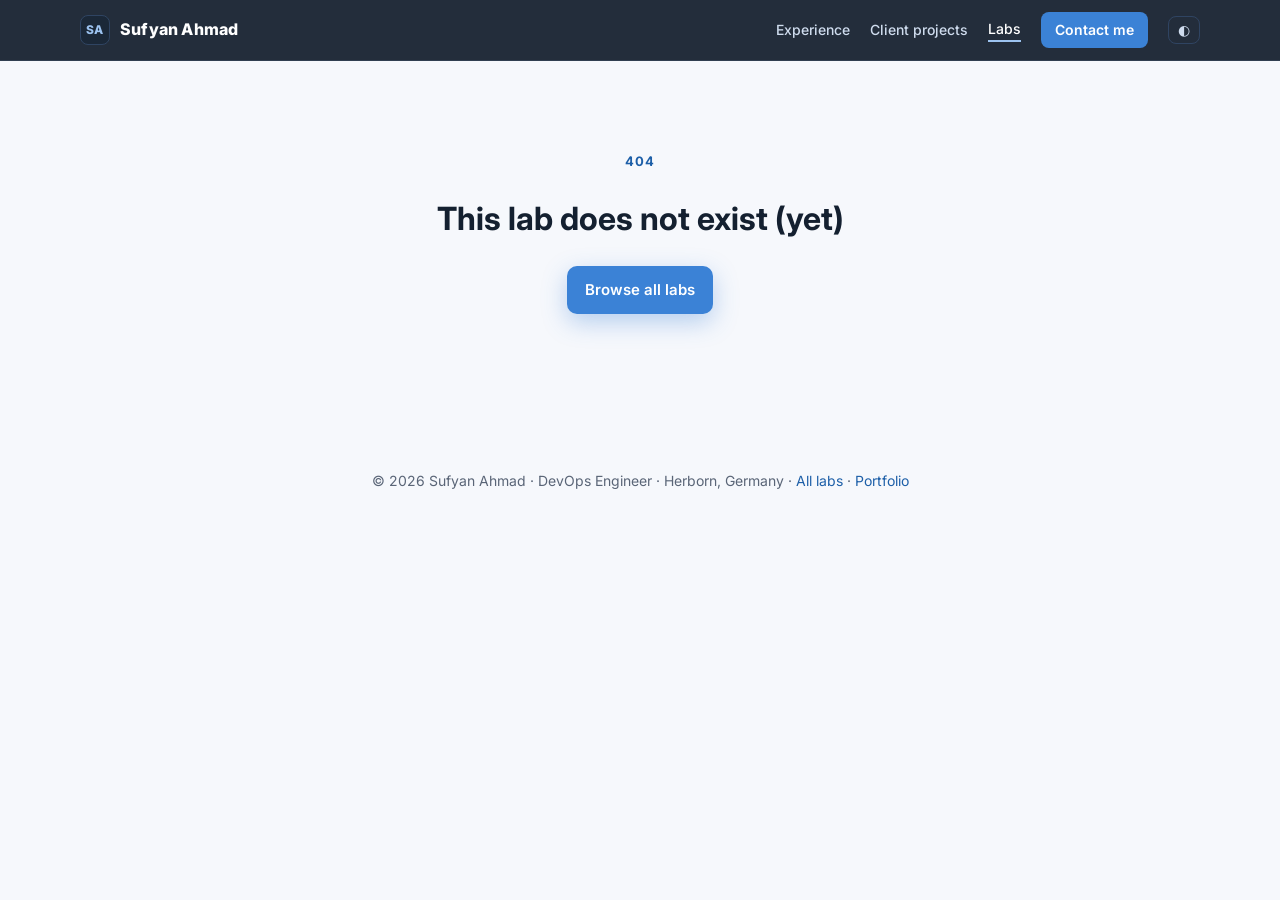
==== lab.html @ 7c09f90b "feat: redesign labs as a teaching library with detail pages; client-only projects - Projects section" ====
<!doctype html>
<html lang="en">
<head>
<meta charset="utf-8">
<meta name="viewport" content="width=device-width, initial-scale=1">
<title>DevOps Lab | Sufyan Ahmad</title>
<meta name="description" content="A hands-on DevOps lab by Sufyan Ahmad with working code, a visual story and a beginner study guide.">
<meta name="author" content="Sufyan Ahmad">
<link rel="icon" href="data:image/svg+xml,<svg xmlns='http://www.w3.org/2000/svg' viewBox='0 0 64 64'><rect width='64' height='64' rx='14' fill='%231b2838'/><text x='32' y='42' font-family='Arial' font-size='26' font-weight='700' fill='%239cc3f0' text-anchor='middle'>SA</text></svg>">
<link rel="preconnect" href="https://fonts.googleapis.com">
<link href="https://fonts.googleapis.com/css2?family=Inter:wght@400;500;600;700;800&family=JetBrains+Mono:wght@400;600&display=swap" rel="stylesheet">
<link rel="stylesheet" href="assets/base.css">
<link rel="stylesheet" href="assets/labs.css">
<script>try { var t = localStorage.getItem("theme"); if (t) document.documentElement.dataset.theme = t; } catch (e) {}</script>
</head>
<body>
<nav class="top">
  <div class="wrap">
    <a class="brand" href="./"><span class="logo">SA</span><span class="name">Sufyan Ahmad</span></a>
    <div class="nlinks">
      <a href="./#experience" class="hide-sm">Experience</a>
      <a href="./#projects" class="hide-sm">Client projects</a>
      <a href="labs.html" class="on">Labs</a>
      <a href="./#contact" class="hire">Contact me</a>
      <button class="theme" id="theme" aria-label="Toggle dark mode">◐</button>
    </div>
  </div>
</nav>

<div id="app"><div class="wrap notfound"><p>Loading the lab…</p></div></div>

<footer class="foot">© <span id="year"></span> Sufyan Ahmad · DevOps Engineer · Herborn, Germany · <a href="labs.html">All labs</a> · <a href="./">Portfolio</a></footer>

<script src="assets/labs.js"></script>
<script>
(async function () {
  const L = window.Labs, esc = L.esc, $ = s => document.querySelector(s);
  L.theme($("#theme"));
  $("#year").textContent = new Date().getFullYear();
  const app = $("#app");
  const params = new URLSearchParams(location.search);
  const slug = params.get("slug") || "";

  let items;
  try { items = await L.load(); }
  catch (e) { app.innerHTML = '<div class="wrap notfound"><h1>Could not load the lab</h1><p><a href="labs.html">See all labs</a></p></div>'; return; }
  const ordered = items.slice().sort((a, b) => a.number - b.number);
  const i = ordered.findIndex(p => p.slug === slug);
  const p = ordered[i];
  if (!p) {
    document.title = "Lab not found | Sufyan Ahmad";
    app.innerHTML = '<div class="wrap notfound"><div class="eyebrow">404</div><h1>This lab does not exist (yet)</h1><p><a class="btn primary" href="labs.html">Browse all labs</a></p></div>';
    return;
  }
  const prev = ordered[i - 1], next = ordered[i + 1];
  const name = p.simple_name || p.name;
  const slides = p.slides || [];
  document.title = `${name} | DevOps Lab ${L.pad(p.number)} | Sufyan Ahmad`;
  document.querySelector('meta[name="description"]').content = p.tagline || p.summary;
  const date = p.date ? new Date(p.date + "T00:00:00").toLocaleDateString("en-GB", { day: "numeric", month: "long", year: "numeric" }) : "";

  const resources = [
    [p.repository, "&#128187;", "GitHub repository", "All the code, tests, CI and documentation", "primary"],
    [p.study, "&#128218;", "Study guide", "Chapter by chapter, written for complete beginners"],
    [p.study_pdf, "&#128196;", "Study guide as PDF", "The whole guide in one file to read offline"],
    [p.docs, "&#127959;&#65039;", "Architecture & design", "How it is built and why each decision was made"],
    [p.linkedin, "&#128172;", "LinkedIn post", "The short story behind the lab"]
  ].filter(r => r[0]);

  const tabs = [["overview", "Overview"], slides.length && ["story", "Visual story"], ["learn", "What you'll learn"], ["hood", "Under the hood"], ["resources", "Resources"]].filter(Boolean);

  app.innerHTML = `
  <header class="lhero dhero ${L.lvClass(p.difficulty)}">
    <div class="wrap">
      <div class="dhero-text">
        <nav class="crumbs" aria-label="Breadcrumb"><a href="./">Home</a><span>/</span><a href="labs.html">Labs</a><span>/</span><span>Lab ${L.pad(p.number)}</span></nav>
        <div class="dmeta"><span class="lvl-pill ${L.lvClass(p.difficulty)}"><i></i>${esc(p.difficulty)}</span><span class="mono">LAB ${L.pad(p.number)}</span>${date ? `<span>· ${esc(date)}</span>` : ""}</div>
        <h1>${esc(name)}</h1>
        ${p.simple_name ? `<p class="tech">${esc(p.name)}</p>` : ""}
        <p class="lead">${esc(p.tagline || p.summary)}</p>
        <div class="cta">
          ${slides.length ? `<a class="btn primary" href="#story">&#9654; Watch the ${slides.length}-slide story</a>` : ""}
          <a class="btn ghost" href="${esc(p.repository)}" target="_blank" rel="noopener">Open on GitHub</a>
          ${p.study_pdf ? `<a class="btn ghost" href="${esc(p.study_pdf)}" target="_blank" rel="noopener">Study guide PDF</a>` : ""}
        </div>
      </div>
      <div class="dhero-media"><img src="${esc(p.image)}" alt="Architecture of ${esc(name)}"></div>
    </div>
  </header>

  <div class="wrap">
    <div class="dfacts">
      <div class="dfact ${L.lvClass(p.difficulty)}"><div class="k">Level</div><div class="v" style="color:var(--lv)">${esc(p.difficulty)}</div></div>
      <div class="dfact"><div class="k">Main tool</div><div class="v">${esc(p.primary)}</div></div>
      <div class="dfact"><div class="k">Lab type</div><div class="v">${esc(L.typeLabel(p.type))}</div></div>
      <div class="dfact"><div class="k">Tools used</div><div class="v">${L.tools(p).length} tools</div></div>
    </div>
  </div>

  <nav class="tabs" aria-label="Sections"><div class="wrap">${tabs.map(([id, t], k) => `<a href="#${id}" data-tab="${id}"${k ? "" : ' class="on"'}>${t}</a>`).join("")}</div></nav>

  <main class="wrap">
    <section class="dsec" id="overview">
      <div class="eyebrow">Overview</div>
      <h2>Why this lab exists</h2>
      <p class="sub">The idea in plain words, before any tool names.</p>
      <div class="why">
        <article class="w1"><div class="ic">&#128161;</div><h3>What it does</h3><p>${esc(p.summary)}</p></article>
        <article class="w2"><div class="ic">&#9888;&#65039;</div><h3>The problem</h3><p>${esc(p.problem)}</p></article>
        ${p.benefit ? `<article class="w3"><div class="ic">&#9989;</div><h3>Why it helps</h3><p>${esc(p.benefit)}</p></article>` : ""}
      </div>
    </section>

    ${slides.length ? `
    <section class="dsec" id="story">
      <div class="eyebrow">Visual story</div>
      <h2>The whole lab in ${slides.length} pictures</h2>
      <p class="sub">A quick visual walk-through: the problem, the idea, the architecture and the measured results.</p>
      <div class="story">
        <div class="stage" id="stage" tabindex="0" aria-roledescription="carousel" aria-label="Visual story slides">
          <button class="snav sprev" id="sPrev" aria-label="Previous slide">&#8249;</button>
          <img id="sImg" alt="">
          <button class="snav snext" id="sNext" aria-label="Next slide">&#8250;</button>
          <button class="sfull" id="sFull" aria-label="Full screen" title="Full screen">&#x26F6;</button>
        </div>
        <div class="sside">
          <div><div class="scount" id="sCount" aria-live="polite"></div></div>
          <div class="sbar"><i id="sBar"></i></div>
          <h3>${esc(name)}</h3>
          <p>${esc(p.tagline || "")}</p>
          <div class="thumbs" id="thumbs">${slides.map((s, k) => `<button aria-label="Go to slide ${k + 1}"><img src="${esc(s)}" alt="" loading="lazy" decoding="async"></button>`).join("")}</div>
          <div class="shint">Use &larr; &rarr; keys, swipe, or click a thumbnail</div>
        </div>
      </div>
    </section>` : ""}

    <section class="dsec" id="learn">
      <div class="eyebrow">What you'll learn</div>
      <h2>Skills you take away</h2>
      <p class="sub">Practised hands-on in the labs, not just read about.</p>
      <ul class="learn">${(p.skills || []).map(s => `<li>${esc(s)}</li>`).join("")}</ul>
      <div class="tools-row">${L.tools(p).map((t, k) => `<span class="t${k ? "" : " main"}">${esc(t)}</span>`).join("")}</div>
    </section>

    <section class="dsec" id="hood">
      <div class="eyebrow">Under the hood</div>
      <h2>For engineers: how it is built</h2>
      <p class="sub">The technical details, for when you want to go deeper.</p>
      <div class="hood">
        ${p.engineering_problem ? `<details open><summary>&#127919; The engineering challenge</summary><div class="body">${esc(p.engineering_problem)}</div></details>` : ""}
        ${p.architecture ? `<details open><summary>&#127959;&#65039; Architecture</summary><div class="body">${esc(p.architecture)}</div></details>` : ""}
        ${p.unique_capability ? `<details><summary>&#11088; What makes it special</summary><div class="body">${esc(p.unique_capability)}</div></details>` : ""}
      </div>
    </section>

    <section class="dsec" id="resources">
      <div class="eyebrow">Resources</div>
      <h2>Start the lab</h2>
      <p class="sub">Everything is free and open source. Clone it, run it, break it, fix it.</p>
      <div class="res">${resources.map(([h, ic, t, d, cls]) => `<a ${cls ? `class="${cls}"` : ""} href="${esc(h)}" target="_blank" rel="noopener"><span class="ic">${ic}</span><span><b>${t}</b><small>${d}</small></span></a>`).join("")}</div>
    </section>

    <nav class="pn" aria-label="More labs">
      ${prev ? `<a class="prev" href="${L.href(prev)}"><small>&larr; Previous lab</small><b>${esc(prev.simple_name || prev.name)}</b></a>` : `<a class="prev" href="labs.html"><small>&larr; Back</small><b>All labs</b></a>`}
      ${next ? `<a class="next" href="${L.href(next)}"><small>Next lab &rarr;</small><b>${esc(next.simple_name || next.name)}</b></a>` : `<a class="next" href="labs.html"><small>That's the newest one &rarr;</small><b>Browse all labs</b></a>`}
    </nav>
  </main>`;

  /* active tab follows the scroll position */
  const tabLinks = [...document.querySelectorAll(".tabs a")];
  const secIO = new IntersectionObserver(es => es.forEach(e => {
    if (e.isIntersecting) tabLinks.forEach(a => a.classList.toggle("on", a.dataset.tab === e.target.id));
  }), { rootMargin: "-45% 0px -50% 0px" });
  tabs.forEach(([id]) => secIO.observe(document.getElementById(id)));

  if (!slides.length) return;

  /* inline story player */
  const img = $("#sImg"), stage = $("#stage"), thumbs = [...document.querySelectorAll("#thumbs button")];
  let idx = 0, startX = null;
  function show(k, push = true) {
    idx = Math.max(0, Math.min(k, slides.length - 1));
    img.src = slides[idx];
    img.alt = `${name}: slide ${idx + 1} of ${slides.length}`;
    $("#sCount").textContent = `Slide ${idx + 1} / ${slides.length}`;
    $("#sBar").style.width = ((idx + 1) / slides.length * 100) + "%";
    thumbs.forEach((t, j) => { t.classList.toggle("on", j === idx); t.setAttribute("aria-current", j === idx ? "true" : "false"); });
    $("#sPrev").disabled = idx === 0;
    $("#sNext").disabled = idx === slides.length - 1;
    [idx + 1, idx - 1].forEach(j => { if (slides[j]) { const im = new Image(); im.src = slides[j]; } });
    if (push) {
      const q = new URLSearchParams(location.search); q.set("slide", idx + 1);
      history.replaceState(null, "", location.pathname + "?" + q + "#story");
    }
  }
  $("#sPrev").addEventListener("click", () => show(idx - 1));
  $("#sNext").addEventListener("click", () => show(idx + 1));
  thumbs.forEach((t, j) => t.addEventListener("click", () => show(j)));
  $("#sFull").addEventListener("click", () => {
    if (document.fullscreenElement) document.exitFullscreen(); else stage.requestFullscreen?.().catch(() => {});
  });
  document.addEventListener("keydown", e => {
    if (e.target.closest("input, textarea, select")) return;
    const r = stage.getBoundingClientRect();
    const visible = document.fullscreenElement === stage || (r.bottom > 80 && r.top < innerHeight - 80);
    if (!visible) return;
    if (e.key === "ArrowRight") { e.preventDefault(); show(idx + 1); }
    else if (e.key === "ArrowLeft") { e.preventDefault(); show(idx - 1); }
  });
  img.addEventListener("pointerdown", e => { startX = e.clientX; });
  img.addEventListener("pointerup", e => {
    if (startX === null) return;
    const dx = e.clientX - startX; startX = null;
    if (Math.abs(dx) > 40) show(idx + (dx < 0 ? 1 : -1));
    else if (e.pointerType === "mouse") show(idx + 1);
  });
  const start = (parseInt(params.get("slide") || "1", 10) || 1) - 1;
  show(start, params.has("slide"));
  if (params.has("slide") || location.hash === "#story") document.getElementById("story").scrollIntoView();
})();
</script>
</body>
</html>
---- assets/base.css ----
/* Shared base for the lab pages (labs.html, lab.html). Same tokens as index.html. */
:root {
  --bg: #f6f8fc; --surface: #ffffff; --surface-2: #eef3fa; --ink: #142030; --muted: #5a6577;
  --line: #dbe3ee; --accent: #1d5fa8; --accent-strong: #3b82d6; --accent-2: #9cc3f0; --navy: #111c2b; --navy-2: #1b2838;
  --ok: #1f8a4c; --shadow: 0 1px 2px rgba(20,32,48,.06), 0 8px 24px rgba(20,32,48,.07);
}
@media (prefers-color-scheme: dark) {
  :root:not([data-theme="light"]) {
    --bg: #0c131d; --surface: #131e2e; --surface-2: #19283d; --ink: #e6edf6; --muted: #9aa8bb; --line: #23344d;
    --accent: #6aa8ec; --accent-strong: #3b82d6; --navy: #080d15; --navy-2: #0f1724; --ok: #4cc286;
    --shadow: 0 1px 2px rgba(0,0,0,.3), 0 8px 24px rgba(0,0,0,.3);
  }
}
:root[data-theme="dark"] {
  --bg: #0c131d; --surface: #131e2e; --surface-2: #19283d; --ink: #e6edf6; --muted: #9aa8bb; --line: #23344d;
  --accent: #6aa8ec; --accent-strong: #3b82d6; --navy: #080d15; --navy-2: #0f1724; --ok: #4cc286;
  --shadow: 0 1px 2px rgba(0,0,0,.3), 0 8px 24px rgba(0,0,0,.3);
}
* { box-sizing: border-box; }
html { scroll-behavior: smooth; }
body { margin: 0; font-family: "Inter", "Segoe UI", system-ui, sans-serif; background: var(--bg); color: var(--ink); line-height: 1.6; font-size: 16px; overflow-x: hidden; }
a { color: var(--accent); text-decoration: none; }
a:hover { text-decoration: underline; }
img { max-width: 100%; }
.wrap { max-width: 1160px; margin: 0 auto; padding: 0 20px; }
.mono { font-family: "JetBrains Mono", ui-monospace, Consolas, monospace; }
:focus-visible { outline: 3px solid var(--accent-strong); outline-offset: 2px; }

nav.top { position: sticky; top: 0; z-index: 30; background: color-mix(in srgb, var(--navy) 92%, transparent); backdrop-filter: blur(10px); border-bottom: 1px solid rgba(156,195,240,.12); }
nav.top .wrap { display: flex; align-items: center; justify-content: space-between; height: 60px; gap: 16px; }
.brand { color: #fff; font-weight: 800; letter-spacing: .2px; display: flex; align-items: center; gap: 10px; }
.brand .logo { width: 30px; height: 30px; border-radius: 8px; background: var(--navy-2); border: 1px solid #2f4462; color: var(--accent-2); display: grid; place-items: center; font-size: 12px; font-weight: 800; }
.brand:hover { text-decoration: none; }
.nlinks { display: flex; gap: 20px; align-items: center; }
.nlinks a { color: #cfdcee; font-size: 14px; font-weight: 500; }
.nlinks a:hover, .nlinks a.on { color: #fff; text-decoration: none; }
.nlinks a.on { box-shadow: inset 0 -2px 0 var(--accent-2); padding-bottom: 2px; }
.nlinks .hire { background: var(--accent-strong); color: #fff; padding: 7px 14px; border-radius: 8px; font-weight: 600; }
.theme { background: transparent; border: 1px solid #2f4462; color: #cfdcee; border-radius: 8px; padding: 5px 9px; cursor: pointer; font-size: 14px; }
.brand, .nlinks a { white-space: nowrap; }
@media (max-width: 720px) { .nlinks a.hide-sm { display: none; } .nlinks { gap: 12px; } }
@media (max-width: 400px) { .brand .name { display: none; } }

.btn { display: inline-flex; align-items: center; gap: 8px; padding: 11px 17px; border-radius: 10px; font-weight: 600; font-size: 15px; border: 1px solid transparent; cursor: pointer; transition: transform .15s ease, filter .15s ease, background .15s ease; font-family: inherit; }
.btn:hover { text-decoration: none; transform: translateY(-2px); filter: brightness(1.08); }
.btn.primary { background: var(--accent-strong); color: #fff; box-shadow: 0 8px 24px rgba(59,130,214,.35); }
.btn.ghost { border-color: #2f4462; color: #e2ecf8; background: rgba(255,255,255,.03); }

.eyebrow { font-size: 13px; font-weight: 700; color: var(--accent); text-transform: uppercase; letter-spacing: 1px; }
footer.foot { color: var(--muted); font-size: 14px; text-align: center; padding: 50px 0 46px; }
@media (prefers-reduced-motion: reduce) { html { scroll-behavior: auto; } .btn { transition: none; } }
---- assets/labs.css ----
/* Lab cards (home teaser + catalog) and the lab detail page. Relies on the colour tokens of the page. */
:root { --lv-beg: #1f8a4c; --lv-int: #b45f06; --lv-sen: #6a4bd6; --lv-oth: #1d5fa8; }
@media (prefers-color-scheme: dark) { :root:not([data-theme="light"]) { --lv-beg: #4cc286; --lv-int: #f0a54a; --lv-sen: #a48cff; --lv-oth: #6aa8ec; } }
:root[data-theme="dark"] { --lv-beg: #4cc286; --lv-int: #f0a54a; --lv-sen: #a48cff; --lv-oth: #6aa8ec; }

/* ---------- card ---------- */
.lgrid { display: grid; grid-template-columns: repeat(auto-fill, minmax(310px, 1fr)); gap: 20px; }
.lcard { --lv: var(--lv-oth); position: relative; display: flex; flex-direction: column; background: var(--surface); border: 1px solid var(--line); border-radius: 18px;
         overflow: hidden; color: var(--ink); box-shadow: var(--shadow); transition: transform .22s ease, box-shadow .22s ease, border-color .22s ease; isolation: isolate; }
.lcard:hover, .lcard:focus-visible { text-decoration: none; transform: translateY(-5px); border-color: color-mix(in srgb, var(--lv) 55%, var(--line));
         box-shadow: 0 2px 4px rgba(20,32,48,.06), 0 22px 44px -12px color-mix(in srgb, var(--lv) 38%, transparent); }
.lcard-media { position: relative; aspect-ratio: 1200 / 627; overflow: hidden; background: #0c1522; }
.lcard-media img { width: 100%; height: 100%; object-fit: cover; display: block; transition: transform .5s ease; }
.lcard:hover .lcard-media img { transform: scale(1.045); }
.lcard-media::after { content: ""; position: absolute; inset: 0; background: linear-gradient(180deg, transparent 55%, rgba(8,13,21,.8)); }
.lcard-num { font: 600 11.5px/1 "JetBrains Mono", monospace; color: var(--muted); letter-spacing: 1px; margin-right: 8px; padding-right: 8px; border-right: 1px solid var(--line); }
.lcard-lvl { position: absolute; z-index: 1; left: 12px; bottom: 10px; display: inline-flex; align-items: center; gap: 6px; padding: 5px 10px; border-radius: 999px;
             font-size: 12px; font-weight: 700; color: #fff; background: rgba(10,16,25,.78); backdrop-filter: blur(6px); border: 1px solid rgba(255,255,255,.14); }
.lcard-lvl i, .lvl-pill i { width: 8px; height: 8px; border-radius: 50%; background: var(--lv); box-shadow: 0 0 0 3px color-mix(in srgb, var(--lv) 28%, transparent); }
.lcard-slides { position: absolute; z-index: 1; right: 12px; bottom: 9px; font-size: 12px; font-weight: 600; color: #e6edf6; }
.lcard-body { display: flex; flex-direction: column; gap: 8px; padding: 16px 18px 16px; flex: 1; }
.lcard-kicker { display: flex; flex-wrap: wrap; row-gap: 4px; align-items: center; font-size: 12px; font-weight: 700; text-transform: uppercase; letter-spacing: .6px; color: var(--lv); }
.lcard h3 { margin: 0; font-size: 18.5px; line-height: 1.3; letter-spacing: -.2px; }
.lcard p { margin: 0; color: var(--muted); font-size: 14.5px; line-height: 1.55; }
.lcard-tools { display: flex; flex-wrap: wrap; gap: 6px; margin-top: 2px; }
.chip-s { font-size: 12px; padding: 3px 9px; border-radius: 999px; background: var(--surface-2); border: 1px solid var(--line); color: var(--ink); white-space: nowrap; }
.chip-s.main { border-color: color-mix(in srgb, var(--lv) 45%, var(--line)); color: var(--lv); font-weight: 600; }
.lcard-foot { margin-top: auto; padding-top: 12px; border-top: 1px dashed var(--line); display: flex; align-items: center; gap: 12px; font-size: 13px; color: var(--muted); }
.lcard-foot .go { margin-left: auto; font-weight: 700; color: var(--accent); display: inline-flex; align-items: center; gap: 4px; transition: gap .2s ease; }
.lcard:hover .lcard-foot .go { gap: 9px; }
.lv-Beginner { --lv: var(--lv-beg); } .lv-Intermediate { --lv: var(--lv-int); } .lv-Senior, .lv-Advanced { --lv: var(--lv-sen); }

/* "browse all" tile on the home page */
.lcta { display: flex; flex-direction: column; justify-content: center; gap: 14px; padding: 28px 26px; border-radius: 18px; color: #e6eef8; min-height: 300px;
        background: radial-gradient(500px 260px at 100% 0%, rgba(59,130,214,.45), transparent 60%), radial-gradient(400px 240px at 0% 100%, rgba(156,195,240,.16), transparent 60%), var(--navy);
        border: 1px solid #23344d; box-shadow: var(--shadow); transition: transform .22s ease; }
.lcta:hover { text-decoration: none; transform: translateY(-5px); }
.lcta .big { font-size: 46px; font-weight: 800; line-height: 1; color: #fff; }
.lcta h3 { margin: 0; font-size: 21px; color: #fff; }
.lcta p { margin: 0; color: #b9c8db; font-size: 14.5px; }
.lcta .stack { display: flex; gap: 6px; flex-wrap: wrap; }
.lcta .stack span { font-size: 12px; padding: 3px 9px; border-radius: 999px; border: 1px solid #2f4462; color: #cfdcee; }
.lcta .go { font-weight: 700; color: #9cc3f0; }

/* stats strip */
.lstats { display: flex; flex-wrap: wrap; gap: 10px; margin: 0 0 24px; }
.lstat { display: flex; align-items: baseline; gap: 7px; padding: 8px 14px; border-radius: 12px; background: var(--surface); border: 1px solid var(--line); font-size: 14px; color: var(--muted); }
.lstat b { font-size: 20px; color: var(--ink); }

/* ---------- catalog page ---------- */
.lhero { position: relative; overflow: hidden; color: #f3f7fc; padding: 56px 0 64px;
         background: radial-gradient(1100px 460px at 85% -10%, rgba(59,130,214,.30), transparent 60%), radial-gradient(700px 380px at -10% 110%, rgba(156,195,240,.12), transparent 60%), var(--navy); }
.lhero::before { content: ""; position: absolute; inset: 0; background-image: linear-gradient(rgba(156,195,240,.06) 1px, transparent 1px), linear-gradient(90deg, rgba(156,195,240,.06) 1px, transparent 1px);
                 background-size: 44px 44px; mask-image: radial-gradient(ellipse at 70% 30%, #000 30%, transparent 75%); pointer-events: none; }
.lhero .wrap { position: relative; }
.lhero .eyebrow { color: #9cc3f0; }
.lhero h1 { font-size: clamp(32px, 5vw, 50px); line-height: 1.08; margin: 10px 0 12px; letter-spacing: -1px; }
.lhero h1 .grad { background: linear-gradient(90deg, #fff, #9cc3f0); -webkit-background-clip: text; background-clip: text; color: transparent; }
.lhero p.lead { max-width: 660px; color: #b9c8db; font-size: 17px; margin: 0 0 24px; }
.lhero .lstat { background: rgba(156,195,240,.07); border-color: rgba(156,195,240,.22); color: #b9c8db; }
.lhero .lstat b { color: #fff; }

.path { display: grid; grid-template-columns: repeat(3, 1fr); gap: 12px; margin: -34px 0 26px; position: relative; z-index: 2; }
@media (max-width: 760px) { .path { grid-template-columns: 1fr; margin-top: -26px; } }
.step { --lv: var(--lv-oth); text-align: left; cursor: pointer; font: inherit; color: var(--ink); background: var(--surface); border: 1px solid var(--line); border-top: 4px solid var(--lv);
        border-radius: 14px; padding: 14px 16px; box-shadow: var(--shadow); transition: transform .18s ease, border-color .18s; display: grid; grid-template-columns: auto 1fr auto; gap: 2px 12px; align-items: center; }
.step:hover { transform: translateY(-3px); }
.step[aria-pressed="true"] { border-color: var(--lv); background: color-mix(in srgb, var(--lv) 9%, var(--surface)); }
.step .n { grid-row: span 2; width: 34px; height: 34px; border-radius: 50%; display: grid; place-items: center; font-weight: 800; color: #fff; background: var(--lv); }
.step b { font-size: 15.5px; }
.step span.d { font-size: 13px; color: var(--muted); grid-column: 2; }
.step .c { grid-row: span 2; font: 700 13px "JetBrains Mono", monospace; color: var(--lv); }

.toolbar { display: flex; flex-wrap: wrap; gap: 10px; align-items: center; margin-bottom: 18px; }
.search { flex: 1 1 260px; position: relative; }
.search input { width: 100%; padding: 11px 14px 11px 40px; border-radius: 12px; border: 1px solid var(--line); background: var(--surface); color: var(--ink); font: inherit; font-size: 15px; }
.search input:focus { outline: none; border-color: var(--accent-strong); box-shadow: 0 0 0 3px rgba(59,130,214,.2); }
.search svg { position: absolute; left: 13px; top: 50%; transform: translateY(-50%); width: 17px; height: 17px; fill: var(--muted); }
.toolbar select { padding: 11px 12px; border-radius: 12px; border: 1px solid var(--line); background: var(--surface); color: var(--ink); font: inherit; font-size: 14.5px; }
.result-line { font-size: 14px; color: var(--muted); margin: 0 0 14px; display: flex; gap: 10px; align-items: center; flex-wrap: wrap; }
.result-line button { border: 0; background: none; color: var(--accent); font: inherit; font-weight: 600; cursor: pointer; padding: 0; }
.empty { text-align: center; padding: 50px 20px; border: 1px dashed var(--line); border-radius: 18px; color: var(--muted); }
.empty b { display: block; color: var(--ink); font-size: 18px; margin-bottom: 4px; }

/* ---------- detail page ---------- */
.crumbs { font-size: 13.5px; color: #8fa3bd; margin-bottom: 18px; display: flex; gap: 8px; flex-wrap: wrap; }
.crumbs a { color: #b9c8db; }
.dhero { padding: 34px 0 60px; }
.dhero .wrap { display: grid; grid-template-columns: 1.08fr .92fr; gap: 40px; align-items: center; }
@media (max-width: 900px) { .dhero .wrap { grid-template-columns: 1fr; gap: 26px; } }
.dhero-text { min-width: 0; }
.lvl-pill { --lv: var(--lv-oth); display: inline-flex; align-items: center; gap: 7px; padding: 5px 12px; border-radius: 999px; font-size: 13px; font-weight: 700;
            background: rgba(255,255,255,.06); border: 1px solid rgba(156,195,240,.25); color: #e6edf6; }
.dmeta { display: flex; gap: 10px; flex-wrap: wrap; align-items: center; color: #8fa3bd; font-size: 13.5px; }
.dhero h1 { font-size: clamp(30px, 4.6vw, 46px); margin: 14px 0 6px; }
.tech { color: #8fa3bd; font-size: 14.5px; margin: 0 0 14px; font-style: italic; }
.dhero .lead { margin-bottom: 22px; }
.dhero .cta { display: flex; gap: 10px; flex-wrap: wrap; }
.dhero-media { position: relative; border-radius: 18px; overflow: hidden; border: 1px solid #23344d; box-shadow: 0 30px 60px rgba(0,0,0,.45); background: #0c1522; }
.dhero-media img { display: block; width: 100%; aspect-ratio: 1200 / 627; object-fit: cover; }

.dfacts { display: grid; grid-template-columns: repeat(4, 1fr); gap: 12px; margin-top: -30px; position: relative; z-index: 2; }
@media (max-width: 860px) { .dfacts { grid-template-columns: repeat(2, 1fr); } }
.dfact { background: var(--surface); border: 1px solid var(--line); border-radius: 14px; padding: 14px 16px; box-shadow: var(--shadow); min-width: 0; }
.dfact .k { font-size: 12px; font-weight: 700; color: var(--muted); text-transform: uppercase; letter-spacing: .5px; }
.dfact .v { font-size: 16.5px; font-weight: 700; margin-top: 2px; overflow-wrap: anywhere; }

.tabs { position: sticky; top: 60px; z-index: 20; background: color-mix(in srgb, var(--bg) 90%, transparent); backdrop-filter: blur(10px); border-bottom: 1px solid var(--line); margin-top: 30px; }
.tabs .wrap { display: flex; gap: 4px; overflow-x: auto; scrollbar-width: none; }
.tabs .wrap::-webkit-scrollbar { display: none; }
.tabs a { flex: none; padding: 13px 14px; font-size: 14.5px; font-weight: 600; color: var(--muted); border-bottom: 2px solid transparent; }
.tabs a:hover { color: var(--ink); text-decoration: none; }
.tabs a.on { color: var(--accent); border-bottom-color: var(--accent-strong); }

.dsec { padding: 54px 0 0; scroll-margin-top: 112px; }
.dsec h2 { font-size: clamp(24px, 3vw, 30px); margin: 4px 0 8px; letter-spacing: -.4px; }
.dsec .sub { color: var(--muted); margin: 0 0 22px; max-width: 680px; }
.why { display: grid; grid-template-columns: repeat(3, 1fr); gap: 16px; }
@media (max-width: 900px) { .why { grid-template-columns: 1fr; } }
.why article { background: var(--surface); border: 1px solid var(--line); border-radius: 16px; padding: 20px 20px 18px; box-shadow: var(--shadow); }
.why .ic { width: 42px; height: 42px; border-radius: 12px; display: grid; place-items: center; font-size: 21px; margin-bottom: 10px; }
.why h3 { margin: 0 0 6px; font-size: 17px; }
.why p { margin: 0; font-size: 15px; line-height: 1.6; color: var(--ink); }
.why .w1 .ic { background: rgba(59,130,214,.14); } .why .w2 .ic { background: rgba(220,90,60,.14); } .why .w3 .ic { background: rgba(31,138,76,.14); }

/* inline story player */
.story { display: grid; grid-template-columns: minmax(0, 1fr) 300px; gap: 22px; align-items: start; background: #0e1724; border: 1px solid #23344d; border-radius: 20px; padding: 20px; color: #e6edf6; }
@media (max-width: 900px) { .story { grid-template-columns: 1fr; padding: 14px; } }
.stage { position: relative; display: flex; justify-content: center; align-items: center; background: #0b1420; border-radius: 14px; outline: none; }
.stage img { display: block; height: min(74vh, 720px); width: auto; max-width: 100%; aspect-ratio: 1080 / 1350; object-fit: contain; border-radius: 12px; user-select: none; -webkit-user-drag: none; touch-action: pan-y; }
@media (max-width: 900px) { .stage img { height: auto; width: 100%; max-height: 76vh; } }
.stage:fullscreen { background: #05090f; }
.stage:fullscreen img { height: 96vh; }
.snav { position: absolute; top: 50%; transform: translateY(-50%); width: 46px; height: 46px; border-radius: 50%; border: 1px solid #2f4462; background: rgba(14,23,36,.86);
        color: #fff; font-size: 26px; line-height: 1; cursor: pointer; display: grid; place-items: center; }
.snav:hover:not(:disabled) { background: var(--accent-strong); border-color: var(--accent-strong); }
.snav:disabled { opacity: .28; cursor: default; }
.sprev { left: 8px; } .snext { right: 8px; }
.sfull { position: absolute; right: 10px; top: 10px; width: 38px; height: 38px; border-radius: 10px; border: 1px solid #2f4462; background: rgba(14,23,36,.86); color: #cfdcee; cursor: pointer; font-size: 17px; }
.sfull:hover { background: #1b2a40; }
.sside { display: flex; flex-direction: column; gap: 14px; min-width: 0; }
.sside h3 { margin: 0; color: #fff; font-size: 19px; }
.sside p { margin: 0; color: #b9c8db; font-size: 14.5px; }
.scount { font: 600 13px "JetBrains Mono", monospace; color: #9cc3f0; }
.sbar { height: 4px; border-radius: 4px; background: #23344d; overflow: hidden; }
.sbar i { display: block; height: 100%; background: linear-gradient(90deg, #3b82d6, #9cc3f0); transition: width .25s ease; }
.thumbs { display: grid; grid-template-columns: repeat(4, 1fr); gap: 8px; }
@media (max-width: 900px) { .thumbs { grid-template-columns: repeat(6, 1fr); } }
.thumbs button { padding: 0; border: 2px solid transparent; border-radius: 8px; overflow: hidden; cursor: pointer; background: #0b1420; opacity: .55; transition: opacity .15s, border-color .15s; }
.thumbs button:hover { opacity: .9; }
.thumbs button.on { border-color: #9cc3f0; opacity: 1; }
.thumbs img { display: block; width: 100%; aspect-ratio: 1080 / 1350; object-fit: cover; }
.shint { font-size: 12.5px; color: #8fa3bd; }

.learn { display: grid; grid-template-columns: repeat(auto-fill, minmax(250px, 1fr)); gap: 10px; padding: 0; margin: 0; list-style: none; }
.learn li { display: flex; gap: 10px; align-items: flex-start; background: var(--surface); border: 1px solid var(--line); border-radius: 12px; padding: 12px 14px; font-weight: 500; }
.learn li::before { content: "✓"; flex: none; width: 22px; height: 22px; border-radius: 50%; display: grid; place-items: center; font-size: 13px; font-weight: 800; color: #fff; background: var(--ok); margin-top: 1px; }
.tools-row { display: flex; flex-wrap: wrap; gap: 8px; margin-top: 18px; }
.tools-row .t { font-size: 14px; padding: 6px 13px; border-radius: 10px; background: var(--surface); border: 1px solid var(--line); }
.tools-row .t.main { background: var(--accent-strong); border-color: var(--accent-strong); color: #fff; font-weight: 700; }

.hood { display: grid; gap: 14px; }
.hood details { background: var(--surface); border: 1px solid var(--line); border-radius: 14px; box-shadow: var(--shadow); }
.hood summary { cursor: pointer; list-style: none; padding: 16px 18px; font-weight: 700; display: flex; align-items: center; gap: 10px; }
.hood summary::-webkit-details-marker { display: none; }
.hood summary::after { content: "+"; margin-left: auto; font-size: 20px; color: var(--muted); line-height: 1; }
.hood details[open] summary::after { content: "–"; }
.hood .body { padding: 0 18px 18px; color: var(--ink); font-size: 15px; line-height: 1.65; }

.res { display: grid; grid-template-columns: repeat(auto-fill, minmax(240px, 1fr)); gap: 14px; }
.res a { display: flex; gap: 14px; align-items: flex-start; padding: 16px 18px; border-radius: 14px; background: var(--surface); border: 1px solid var(--line); color: var(--ink);
         box-shadow: var(--shadow); transition: transform .18s ease, border-color .18s; }
.res a:hover { text-decoration: none; transform: translateY(-3px); border-color: var(--accent-strong); }
.res a.primary { background: var(--accent-strong); border-color: var(--accent-strong); color: #fff; }
.res a.primary small { color: #dbe9fa; }
.res .ic { flex: none; font-size: 24px; line-height: 1; }
.res b { display: block; font-size: 15.5px; }
.res small { color: var(--muted); font-size: 13.5px; line-height: 1.45; display: block; margin-top: 2px; }

.pn { display: grid; grid-template-columns: 1fr 1fr; gap: 14px; margin-top: 54px; }
@media (max-width: 640px) { .pn { grid-template-columns: 1fr; } }
.pn a { display: flex; flex-direction: column; gap: 3px; padding: 16px 18px; border-radius: 14px; border: 1px solid var(--line); background: var(--surface); color: var(--ink); }
.pn a:hover { text-decoration: none; border-color: var(--accent-strong); }
.pn a.next { text-align: right; }
.pn small { color: var(--muted); font-size: 13px; font-weight: 600; }
.pn b { font-size: 16px; }
.notfound { padding: 90px 0; text-align: center; }

@media (prefers-reduced-motion: reduce) {
  .lcard, .lcard-media img, .lcta, .step, .res a, .sbar i, .lcard-foot .go { transition: none; }
  .lcard:hover .lcard-media img { transform: none; }
}
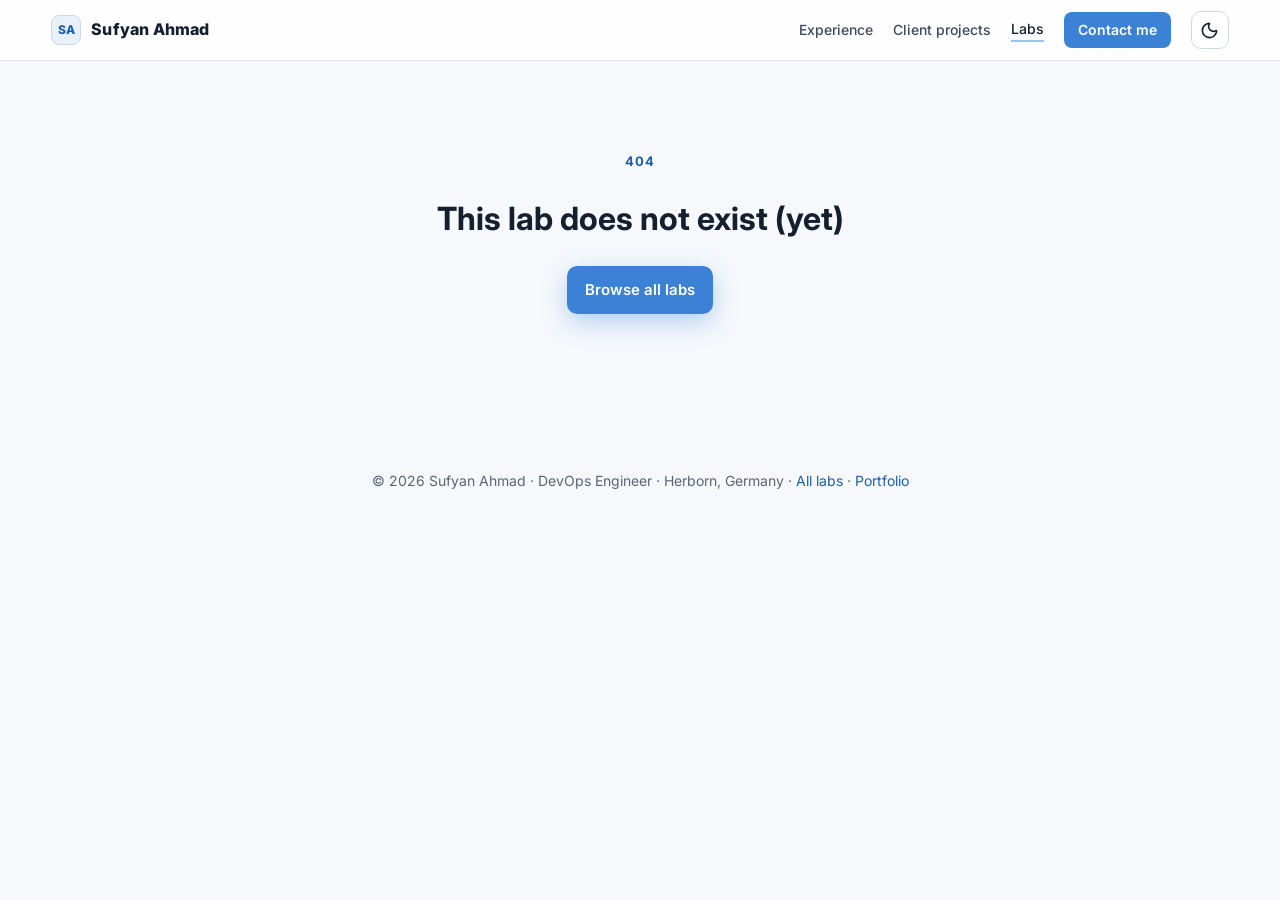
==== commit d698cb3b: "feat(ui): theme-aware hero, mobile menu, 3-column grids and Lucide icons - Light mode: hero, nav, te" ====
--- a/lab.html
+++ b/lab.html
@@ -9,12 +9,13 @@
 <link rel="icon" href="data:image/svg+xml,<svg xmlns='http://www.w3.org/2000/svg' viewBox='0 0 64 64'><rect width='64' height='64' rx='14' fill='%231b2838'/><text x='32' y='42' font-family='Arial' font-size='26' font-weight='700' fill='%239cc3f0' text-anchor='middle'>SA</text></svg>">
 <link rel="preconnect" href="https://fonts.googleapis.com">
 <link href="https://fonts.googleapis.com/css2?family=Inter:wght@400;500;600;700;800&family=JetBrains+Mono:wght@400;600&display=swap" rel="stylesheet">
-<link rel="stylesheet" href="assets/base.css">
-<link rel="stylesheet" href="assets/labs.css">
+<link rel="stylesheet" href="assets/base.css?v=20261007">
+<link rel="stylesheet" href="assets/labs.css?v=20261007">
+<link rel="stylesheet" href="assets/site.css?v=20261007">
 <script>try { var t = localStorage.getItem("theme"); if (t) document.documentElement.dataset.theme = t; } catch (e) {}</script>
 </head>
 <body>
-<nav class="top">
+<nav class="top site-nav" aria-label="Main">
   <div class="wrap">
     <a class="brand" href="./"><span class="logo">SA</span><span class="name">Sufyan Ahmad</span></a>
     <div class="nlinks">
@@ -22,7 +23,7 @@
       <a href="./#projects" class="hide-sm">Client projects</a>
       <a href="labs.html" class="on">Labs</a>
       <a href="./#contact" class="hire">Contact me</a>
-      <button class="theme" id="theme" aria-label="Toggle dark mode">◐</button>
+      <button class="icon-btn" id="theme" type="button" aria-label="Switch theme"><svg class="i" aria-hidden="true"><use href="assets/icons.svg#moon"/></svg></button>
     </div>
   </div>
 </nav>
@@ -31,11 +32,11 @@
 
 <footer class="foot">© <span id="year"></span> Sufyan Ahmad · DevOps Engineer · Herborn, Germany · <a href="labs.html">All labs</a> · <a href="./">Portfolio</a></footer>
 
-<script src="assets/labs.js"></script>
+<script src="assets/site.js?v=20261007"></script>
+<script src="assets/labs.js?v=20261007"></script>
 <script>
 (async function () {
   const L = window.Labs, esc = L.esc, $ = s => document.querySelector(s);
-  L.theme($("#theme"));
   $("#year").textContent = new Date().getFullYear();
   const app = $("#app");
   const params = new URLSearchParams(location.search);
@@ -60,11 +61,11 @@
   const date = p.date ? new Date(p.date + "T00:00:00").toLocaleDateString("en-GB", { day: "numeric", month: "long", year: "numeric" }) : "";
 
   const resources = [
-    [p.repository, "&#128187;", "GitHub repository", "All the code, tests, CI and documentation", "primary"],
-    [p.study, "&#128218;", "Study guide", "Chapter by chapter, written for complete beginners"],
-    [p.study_pdf, "&#128196;", "Study guide as PDF", "The whole guide in one file to read offline"],
-    [p.docs, "&#127959;&#65039;", "Architecture & design", "How it is built and why each decision was made"],
-    [p.linkedin, "&#128172;", "LinkedIn post", "The short story behind the lab"]
+    [p.repository, Site.icon("github", "lg"), "GitHub repository", "All the code, tests, CI and documentation", "primary"],
+    [p.study, Site.icon("book-open", "lg"), "Study guide", "Chapter by chapter, written for complete beginners"],
+    [p.study_pdf, Site.icon("file-text", "lg"), "Study guide as PDF", "The whole guide in one file to read offline"],
+    [p.docs, Site.icon("layers", "lg"), "Architecture & design", "How it is built and why each decision was made"],
+    [p.linkedin, Site.icon("linkedin", "lg"), "LinkedIn post", "The short story behind the lab"]
   ].filter(r => r[0]);
 
   const tabs = [["overview", "Overview"], slides.length && ["story", "Visual story"], ["learn", "What you'll learn"], ["hood", "Under the hood"], ["resources", "Resources"]].filter(Boolean);
@@ -79,7 +80,7 @@
         ${p.simple_name ? `<p class="tech">${esc(p.name)}</p>` : ""}
         <p class="lead">${esc(p.tagline || p.summary)}</p>
         <div class="cta">
-          ${slides.length ? `<a class="btn primary" href="#story">&#9654; Watch the ${slides.length}-slide story</a>` : ""}
+          ${slides.length ? `<a class="btn primary" href="#story">${Site.icon("play")}Watch the ${slides.length}-slide story</a>` : ""}
           <a class="btn ghost" href="${esc(p.repository)}" target="_blank" rel="noopener">Open on GitHub</a>
           ${p.study_pdf ? `<a class="btn ghost" href="${esc(p.study_pdf)}" target="_blank" rel="noopener">Study guide PDF</a>` : ""}
         </div>
@@ -105,9 +106,9 @@
       <h2>Why this lab exists</h2>
       <p class="sub">The idea in plain words, before any tool names.</p>
       <div class="why">
-        <article class="w1"><div class="ic">&#128161;</div><h3>What it does</h3><p>${esc(p.summary)}</p></article>
-        <article class="w2"><div class="ic">&#9888;&#65039;</div><h3>The problem</h3><p>${esc(p.problem)}</p></article>
-        ${p.benefit ? `<article class="w3"><div class="ic">&#9989;</div><h3>Why it helps</h3><p>${esc(p.benefit)}</p></article>` : ""}
+        <article class="w1"><div class="ic">${Site.icon("lightbulb", "lg")}</div><h3>What it does</h3><p>${esc(p.summary)}</p></article>
+        <article class="w2"><div class="ic">${Site.icon("triangle-alert", "lg")}</div><h3>The problem</h3><p>${esc(p.problem)}</p></article>
+        ${p.benefit ? `<article class="w3"><div class="ic">${Site.icon("circle-check", "lg")}</div><h3>Why it helps</h3><p>${esc(p.benefit)}</p></article>` : ""}
       </div>
     </section>
 
@@ -118,10 +119,10 @@
       <p class="sub">A quick visual walk-through: the problem, the idea, the architecture and the measured results.</p>
       <div class="story">
         <div class="stage" id="stage" tabindex="0" aria-roledescription="carousel" aria-label="Visual story slides">
-          <button class="snav sprev" id="sPrev" aria-label="Previous slide">&#8249;</button>
+          <button class="snav sprev" id="sPrev" aria-label="Previous slide">${Site.icon("chevron-left", "lg")}</button>
           <img id="sImg" alt="">
-          <button class="snav snext" id="sNext" aria-label="Next slide">&#8250;</button>
-          <button class="sfull" id="sFull" aria-label="Full screen" title="Full screen">&#x26F6;</button>
+          <button class="snav snext" id="sNext" aria-label="Next slide">${Site.icon("chevron-right", "lg")}</button>
+          <button class="sfull" id="sFull" aria-label="Full screen" title="Full screen">${Site.icon("maximize")}</button>
         </div>
         <div class="sside">
           <div><div class="scount" id="sCount" aria-live="polite"></div></div>
@@ -147,9 +148,9 @@
       <h2>For engineers: how it is built</h2>
       <p class="sub">The technical details, for when you want to go deeper.</p>
       <div class="hood">
-        ${p.engineering_problem ? `<details open><summary>&#127919; The engineering challenge</summary><div class="body">${esc(p.engineering_problem)}</div></details>` : ""}
-        ${p.architecture ? `<details open><summary>&#127959;&#65039; Architecture</summary><div class="body">${esc(p.architecture)}</div></details>` : ""}
-        ${p.unique_capability ? `<details><summary>&#11088; What makes it special</summary><div class="body">${esc(p.unique_capability)}</div></details>` : ""}
+        ${p.engineering_problem ? `<details open><summary>${Site.icon("target")}The engineering challenge</summary><div class="body">${esc(p.engineering_problem)}</div></details>` : ""}
+        ${p.architecture ? `<details open><summary>${Site.icon("layers")}Architecture</summary><div class="body">${esc(p.architecture)}</div></details>` : ""}
+        ${p.unique_capability ? `<details><summary>${Site.icon("sparkles")}What makes it special</summary><div class="body">${esc(p.unique_capability)}</div></details>` : ""}
       </div>
     </section>
 
--- a/assets/base.css
+++ b/assets/base.css
@@ -22,29 +22,30 @@
 a { color: var(--accent); text-decoration: none; }
 a:hover { text-decoration: underline; }
 img { max-width: 100%; }
-.wrap { max-width: 1160px; margin: 0 auto; padding: 0 20px; }
+:root { --maxw: 1440px; --gutter: clamp(16px, 4vw, 56px); }
+.wrap { width: min(var(--maxw), 100% - 2 * var(--gutter)); margin-inline: auto; }
 .mono { font-family: "JetBrains Mono", ui-monospace, Consolas, monospace; }
 :focus-visible { outline: 3px solid var(--accent-strong); outline-offset: 2px; }
 
-nav.top { position: sticky; top: 0; z-index: 30; background: color-mix(in srgb, var(--navy) 92%, transparent); backdrop-filter: blur(10px); border-bottom: 1px solid rgba(156,195,240,.12); }
+nav.top { position: sticky; top: 0; z-index: 30; background: var(--nav-bg); backdrop-filter: blur(10px); -webkit-backdrop-filter: blur(10px); border-bottom: 1px solid var(--nav-line); }
 nav.top .wrap { display: flex; align-items: center; justify-content: space-between; height: 60px; gap: 16px; }
-.brand { color: #fff; font-weight: 800; letter-spacing: .2px; display: flex; align-items: center; gap: 10px; }
-.brand .logo { width: 30px; height: 30px; border-radius: 8px; background: var(--navy-2); border: 1px solid #2f4462; color: var(--accent-2); display: grid; place-items: center; font-size: 12px; font-weight: 800; }
+.brand { color: var(--brand-ink); font-weight: 800; letter-spacing: .2px; display: flex; align-items: center; gap: 10px; }
+.brand .logo { width: 30px; height: 30px; border-radius: 8px; background: var(--logo-bg); border: 1px solid var(--logo-line); color: var(--logo-ink); display: grid; place-items: center; font-size: 12px; font-weight: 800; }
 .brand:hover { text-decoration: none; }
 .nlinks { display: flex; gap: 20px; align-items: center; }
-.nlinks a { color: #cfdcee; font-size: 14px; font-weight: 500; }
-.nlinks a:hover, .nlinks a.on { color: #fff; text-decoration: none; }
+.nlinks a { color: var(--nav-ink); font-size: 14px; font-weight: 500; }
+.nlinks a:hover, .nlinks a.on { color: var(--nav-ink-strong); text-decoration: none; }
 .nlinks a.on { box-shadow: inset 0 -2px 0 var(--accent-2); padding-bottom: 2px; }
-.nlinks .hire { background: var(--accent-strong); color: #fff; padding: 7px 14px; border-radius: 8px; font-weight: 600; }
-.theme { background: transparent; border: 1px solid #2f4462; color: #cfdcee; border-radius: 8px; padding: 5px 9px; cursor: pointer; font-size: 14px; }
+.nlinks .hire, .nlinks .hire:hover { background: var(--accent-strong); color: #fff; padding: 7px 14px; border-radius: 8px; font-weight: 600; }
 .brand, .nlinks a { white-space: nowrap; }
-@media (max-width: 720px) { .nlinks a.hide-sm { display: none; } .nlinks { gap: 12px; } }
+@media (max-width: 820px) { .nlinks a.hide-sm { display: none; } .nlinks { gap: 10px; } }
 @media (max-width: 400px) { .brand .name { display: none; } }
 
 .btn { display: inline-flex; align-items: center; gap: 8px; padding: 11px 17px; border-radius: 10px; font-weight: 600; font-size: 15px; border: 1px solid transparent; cursor: pointer; transition: transform .15s ease, filter .15s ease, background .15s ease; font-family: inherit; }
 .btn:hover { text-decoration: none; transform: translateY(-2px); filter: brightness(1.08); }
 .btn.primary { background: var(--accent-strong); color: #fff; box-shadow: 0 8px 24px rgba(59,130,214,.35); }
-.btn.ghost { border-color: #2f4462; color: #e2ecf8; background: rgba(255,255,255,.03); }
+.btn.ghost { border-color: var(--ghost-line); color: var(--ghost-ink); background: var(--ghost-bg); }
+.btn svg.i { width: 18px; height: 18px; }
 
 .eyebrow { font-size: 13px; font-weight: 700; color: var(--accent); text-transform: uppercase; letter-spacing: 1px; }
 footer.foot { color: var(--muted); font-size: 14px; text-align: center; padding: 50px 0 46px; }
--- a/assets/labs.css
+++ b/assets/labs.css
@@ -4,7 +4,7 @@
 :root[data-theme="dark"] { --lv-beg: #4cc286; --lv-int: #f0a54a; --lv-sen: #a48cff; --lv-oth: #6aa8ec; }
 
 /* ---------- card ---------- */
-.lgrid { display: grid; grid-template-columns: repeat(auto-fill, minmax(310px, 1fr)); gap: 20px; }
+.lgrid { display: grid; grid-template-columns: repeat(auto-fill, minmax(min(310px, 100%), 1fr)); gap: 20px; }
 .lcard { --lv: var(--lv-oth); position: relative; display: flex; flex-direction: column; background: var(--surface); border: 1px solid var(--line); border-radius: 18px;
          overflow: hidden; color: var(--ink); box-shadow: var(--shadow); transition: transform .22s ease, box-shadow .22s ease, border-color .22s ease; isolation: isolate; }
 .lcard:hover, .lcard:focus-visible { text-decoration: none; transform: translateY(-5px); border-color: color-mix(in srgb, var(--lv) 55%, var(--line));
@@ -17,7 +17,8 @@
 .lcard-lvl { position: absolute; z-index: 1; left: 12px; bottom: 10px; display: inline-flex; align-items: center; gap: 6px; padding: 5px 10px; border-radius: 999px;
              font-size: 12px; font-weight: 700; color: #fff; background: rgba(10,16,25,.78); backdrop-filter: blur(6px); border: 1px solid rgba(255,255,255,.14); }
 .lcard-lvl i, .lvl-pill i { width: 8px; height: 8px; border-radius: 50%; background: var(--lv); box-shadow: 0 0 0 3px color-mix(in srgb, var(--lv) 28%, transparent); }
-.lcard-slides { position: absolute; z-index: 1; right: 12px; bottom: 9px; font-size: 12px; font-weight: 600; color: #e6edf6; }
+.lcard-slides { position: absolute; z-index: 1; right: 12px; bottom: 9px; font-size: 12px; font-weight: 600; color: #e6edf6; display: inline-flex; align-items: center; gap: 5px; }
+.lcard-slides svg.i { width: 13px; height: 13px; }
 .lcard-body { display: flex; flex-direction: column; gap: 8px; padding: 16px 18px 16px; flex: 1; }
 .lcard-kicker { display: flex; flex-wrap: wrap; row-gap: 4px; align-items: center; font-size: 12px; font-weight: 700; text-transform: uppercase; letter-spacing: .6px; color: var(--lv); }
 .lcard h3 { margin: 0; font-size: 18.5px; line-height: 1.3; letter-spacing: -.2px; }
@@ -26,20 +27,22 @@
 .chip-s { font-size: 12px; padding: 3px 9px; border-radius: 999px; background: var(--surface-2); border: 1px solid var(--line); color: var(--ink); white-space: nowrap; }
 .chip-s.main { border-color: color-mix(in srgb, var(--lv) 45%, var(--line)); color: var(--lv); font-weight: 600; }
 .lcard-foot { margin-top: auto; padding-top: 12px; border-top: 1px dashed var(--line); display: flex; align-items: center; gap: 12px; font-size: 13px; color: var(--muted); }
+.lcard-foot > span:not(.go) { display: inline-flex; align-items: center; gap: 5px; }
+.lcard-foot svg.i { width: 15px; height: 15px; color: var(--accent); }
 .lcard-foot .go { margin-left: auto; font-weight: 700; color: var(--accent); display: inline-flex; align-items: center; gap: 4px; transition: gap .2s ease; }
 .lcard:hover .lcard-foot .go { gap: 9px; }
 .lv-Beginner { --lv: var(--lv-beg); } .lv-Intermediate { --lv: var(--lv-int); } .lv-Senior, .lv-Advanced { --lv: var(--lv-sen); }
 
 /* "browse all" tile on the home page */
 .lcta { display: flex; flex-direction: column; justify-content: center; gap: 14px; padding: 28px 26px; border-radius: 18px; color: #e6eef8; min-height: 300px;
-        background: radial-gradient(500px 260px at 100% 0%, rgba(59,130,214,.45), transparent 60%), radial-gradient(400px 240px at 0% 100%, rgba(156,195,240,.16), transparent 60%), var(--navy);
-        border: 1px solid #23344d; box-shadow: var(--shadow); transition: transform .22s ease; }
+        background: radial-gradient(500px 260px at 100% 0%, var(--cta-glow), transparent 60%), radial-gradient(400px 240px at 0% 100%, rgba(156,195,240,.16), transparent 60%), var(--cta-base);
+        border: 1px solid var(--cta-line); box-shadow: var(--shadow); transition: transform .22s ease; }
 .lcta:hover { text-decoration: none; transform: translateY(-5px); }
 .lcta .big { font-size: 46px; font-weight: 800; line-height: 1; color: #fff; }
 .lcta h3 { margin: 0; font-size: 21px; color: #fff; }
 .lcta p { margin: 0; color: #b9c8db; font-size: 14.5px; }
 .lcta .stack { display: flex; gap: 6px; flex-wrap: wrap; }
-.lcta .stack span { font-size: 12px; padding: 3px 9px; border-radius: 999px; border: 1px solid #2f4462; color: #cfdcee; }
+.lcta .stack span { font-size: 12px; padding: 3px 9px; border-radius: 999px; border: 1px solid var(--cta-line); color: #cfdcee; }
 .lcta .go { font-weight: 700; color: #9cc3f0; }
 
 /* stats strip */
@@ -48,17 +51,17 @@
 .lstat b { font-size: 20px; color: var(--ink); }
 
 /* ---------- catalog page ---------- */
-.lhero { position: relative; overflow: hidden; color: #f3f7fc; padding: 56px 0 64px;
-         background: radial-gradient(1100px 460px at 85% -10%, rgba(59,130,214,.30), transparent 60%), radial-gradient(700px 380px at -10% 110%, rgba(156,195,240,.12), transparent 60%), var(--navy); }
-.lhero::before { content: ""; position: absolute; inset: 0; background-image: linear-gradient(rgba(156,195,240,.06) 1px, transparent 1px), linear-gradient(90deg, rgba(156,195,240,.06) 1px, transparent 1px);
+.lhero { position: relative; overflow: hidden; color: var(--hero-ink); padding: 56px 0 64px;
+         background: radial-gradient(1100px 460px at 85% -10%, var(--hero-glow-1), transparent 60%), radial-gradient(700px 380px at -10% 110%, var(--hero-glow-2), transparent 60%), var(--hero-base); }
+.lhero::before { content: ""; position: absolute; inset: 0; background-image: linear-gradient(var(--hero-grid) 1px, transparent 1px), linear-gradient(90deg, var(--hero-grid) 1px, transparent 1px);
                  background-size: 44px 44px; mask-image: radial-gradient(ellipse at 70% 30%, #000 30%, transparent 75%); pointer-events: none; }
 .lhero .wrap { position: relative; }
-.lhero .eyebrow { color: #9cc3f0; }
+.lhero .eyebrow { color: var(--hero-accent); }
 .lhero h1 { font-size: clamp(32px, 5vw, 50px); line-height: 1.08; margin: 10px 0 12px; letter-spacing: -1px; }
-.lhero h1 .grad { background: linear-gradient(90deg, #fff, #9cc3f0); -webkit-background-clip: text; background-clip: text; color: transparent; }
-.lhero p.lead { max-width: 660px; color: #b9c8db; font-size: 17px; margin: 0 0 24px; }
-.lhero .lstat { background: rgba(156,195,240,.07); border-color: rgba(156,195,240,.22); color: #b9c8db; }
-.lhero .lstat b { color: #fff; }
+.lhero h1 .grad { background: linear-gradient(90deg, var(--grad-from), var(--grad-to)); -webkit-background-clip: text; background-clip: text; color: transparent; }
+.lhero p.lead { max-width: 660px; color: var(--hero-muted); font-size: 17px; margin: 0 0 24px; }
+.lhero .lstat { background: var(--hero-chip-bg); border-color: var(--hero-chip-line); color: var(--hero-muted); }
+.lhero .lstat b { color: var(--hero-ink); }
 
 .path { display: grid; grid-template-columns: repeat(3, 1fr); gap: 12px; margin: -34px 0 26px; position: relative; z-index: 2; }
 @media (max-width: 760px) { .path { grid-template-columns: 1fr; margin-top: -26px; } }
@@ -83,20 +86,20 @@
 .empty b { display: block; color: var(--ink); font-size: 18px; margin-bottom: 4px; }
 
 /* ---------- detail page ---------- */
-.crumbs { font-size: 13.5px; color: #8fa3bd; margin-bottom: 18px; display: flex; gap: 8px; flex-wrap: wrap; }
-.crumbs a { color: #b9c8db; }
+.crumbs { font-size: 13.5px; color: var(--hero-dim); margin-bottom: 18px; display: flex; gap: 8px; flex-wrap: wrap; }
+.crumbs a { color: var(--hero-muted); }
 .dhero { padding: 34px 0 60px; }
 .dhero .wrap { display: grid; grid-template-columns: 1.08fr .92fr; gap: 40px; align-items: center; }
 @media (max-width: 900px) { .dhero .wrap { grid-template-columns: 1fr; gap: 26px; } }
 .dhero-text { min-width: 0; }
 .lvl-pill { --lv: var(--lv-oth); display: inline-flex; align-items: center; gap: 7px; padding: 5px 12px; border-radius: 999px; font-size: 13px; font-weight: 700;
-            background: rgba(255,255,255,.06); border: 1px solid rgba(156,195,240,.25); color: #e6edf6; }
-.dmeta { display: flex; gap: 10px; flex-wrap: wrap; align-items: center; color: #8fa3bd; font-size: 13.5px; }
+            background: var(--hero-chip-bg); border: 1px solid var(--hero-chip-line); color: var(--hero-chip-ink); }
+.dmeta { display: flex; gap: 10px; flex-wrap: wrap; align-items: center; color: var(--hero-dim); font-size: 13.5px; }
 .dhero h1 { font-size: clamp(30px, 4.6vw, 46px); margin: 14px 0 6px; }
-.tech { color: #8fa3bd; font-size: 14.5px; margin: 0 0 14px; font-style: italic; }
+.tech { color: var(--hero-dim); font-size: 14.5px; margin: 0 0 14px; font-style: italic; }
 .dhero .lead { margin-bottom: 22px; }
 .dhero .cta { display: flex; gap: 10px; flex-wrap: wrap; }
-.dhero-media { position: relative; border-radius: 18px; overflow: hidden; border: 1px solid #23344d; box-shadow: 0 30px 60px rgba(0,0,0,.45); background: #0c1522; }
+.dhero-media { position: relative; border-radius: 18px; overflow: hidden; border: 1px solid var(--term-line); box-shadow: var(--term-shadow); background: #0c1522; }
 .dhero-media img { display: block; width: 100%; aspect-ratio: 1200 / 627; object-fit: cover; }
 
 .dfacts { display: grid; grid-template-columns: repeat(4, 1fr); gap: 12px; margin-top: -30px; position: relative; z-index: 2; }
@@ -118,10 +121,10 @@
 .why { display: grid; grid-template-columns: repeat(3, 1fr); gap: 16px; }
 @media (max-width: 900px) { .why { grid-template-columns: 1fr; } }
 .why article { background: var(--surface); border: 1px solid var(--line); border-radius: 16px; padding: 20px 20px 18px; box-shadow: var(--shadow); }
-.why .ic { width: 42px; height: 42px; border-radius: 12px; display: grid; place-items: center; font-size: 21px; margin-bottom: 10px; }
+.why .ic { width: 42px; height: 42px; border-radius: 12px; display: grid; place-items: center; margin-bottom: 10px; }
 .why h3 { margin: 0 0 6px; font-size: 17px; }
 .why p { margin: 0; font-size: 15px; line-height: 1.6; color: var(--ink); }
-.why .w1 .ic { background: rgba(59,130,214,.14); } .why .w2 .ic { background: rgba(220,90,60,.14); } .why .w3 .ic { background: rgba(31,138,76,.14); }
+.why .w1 .ic { background: rgba(59,130,214,.14); color: var(--accent); } .why .w2 .ic { background: rgba(220,90,60,.14); color: #d0583c; } .why .w3 .ic { background: rgba(31,138,76,.14); color: var(--ok); }
 
 /* inline story player */
 .story { display: grid; grid-template-columns: minmax(0, 1fr) 300px; gap: 22px; align-items: start; background: #0e1724; border: 1px solid #23344d; border-radius: 20px; padding: 20px; color: #e6edf6; }
@@ -132,11 +135,11 @@
 .stage:fullscreen { background: #05090f; }
 .stage:fullscreen img { height: 96vh; }
 .snav { position: absolute; top: 50%; transform: translateY(-50%); width: 46px; height: 46px; border-radius: 50%; border: 1px solid #2f4462; background: rgba(14,23,36,.86);
-        color: #fff; font-size: 26px; line-height: 1; cursor: pointer; display: grid; place-items: center; }
+        color: #fff; line-height: 1; cursor: pointer; display: grid; place-items: center; }
 .snav:hover:not(:disabled) { background: var(--accent-strong); border-color: var(--accent-strong); }
 .snav:disabled { opacity: .28; cursor: default; }
 .sprev { left: 8px; } .snext { right: 8px; }
-.sfull { position: absolute; right: 10px; top: 10px; width: 38px; height: 38px; border-radius: 10px; border: 1px solid #2f4462; background: rgba(14,23,36,.86); color: #cfdcee; cursor: pointer; font-size: 17px; }
+.sfull { position: absolute; right: 10px; top: 10px; width: 38px; height: 38px; border-radius: 10px; border: 1px solid #2f4462; background: rgba(14,23,36,.86); color: #cfdcee; cursor: pointer; display: grid; place-items: center; }
 .sfull:hover { background: #1b2a40; }
 .sside { display: flex; flex-direction: column; gap: 14px; min-width: 0; }
 .sside h3 { margin: 0; color: #fff; font-size: 19px; }
@@ -159,10 +162,11 @@
 .tools-row .t { font-size: 14px; padding: 6px 13px; border-radius: 10px; background: var(--surface); border: 1px solid var(--line); }
 .tools-row .t.main { background: var(--accent-strong); border-color: var(--accent-strong); color: #fff; font-weight: 700; }
 
-.hood { display: grid; gap: 14px; }
+.hood { display: grid; gap: 14px; max-width: 1040px; }
 .hood details { background: var(--surface); border: 1px solid var(--line); border-radius: 14px; box-shadow: var(--shadow); }
 .hood summary { cursor: pointer; list-style: none; padding: 16px 18px; font-weight: 700; display: flex; align-items: center; gap: 10px; }
 .hood summary::-webkit-details-marker { display: none; }
+.hood summary svg.i { color: var(--accent); }
 .hood summary::after { content: "+"; margin-left: auto; font-size: 20px; color: var(--muted); line-height: 1; }
 .hood details[open] summary::after { content: "–"; }
 .hood .body { padding: 0 18px 18px; color: var(--ink); font-size: 15px; line-height: 1.65; }
@@ -173,7 +177,8 @@
 .res a:hover { text-decoration: none; transform: translateY(-3px); border-color: var(--accent-strong); }
 .res a.primary { background: var(--accent-strong); border-color: var(--accent-strong); color: #fff; }
 .res a.primary small { color: #dbe9fa; }
-.res .ic { flex: none; font-size: 24px; line-height: 1; }
+.res .ic { flex: none; line-height: 1; color: var(--accent); }
+.res a.primary .ic { color: #fff; }
 .res b { display: block; font-size: 15.5px; }
 .res small { color: var(--muted); font-size: 13.5px; line-height: 1.45; display: block; margin-top: 2px; }
 
--- a/assets/site.css
+++ b/assets/site.css
@@ -0,0 +1,100 @@
+/* Shared site chrome for every page: theme tokens for the nav, hero, terminal and contact areas,
+   Lucide icons, the theme toggle and the mobile menu. Light values first, dark values below. */
+:root {
+  color-scheme: light;
+  --nav-bg: rgba(255,255,255,.86); --nav-line: #dbe3ee; --nav-ink: #3a4a60; --nav-ink-strong: #142030;
+  --ctl-line: #cfd9e6; --ctl-bg: #ffffff; --ctl-hover: #eef3fa; --menu-bg: #ffffff;
+  --brand-ink: #142030; --logo-bg: #e8f0fa; --logo-line: #c9d8ea; --logo-ink: #1d5fa8;
+
+  --hero-base: #eef4fc; --hero-glow-1: rgba(59,130,214,.16); --hero-glow-2: rgba(29,95,168,.08); --hero-grid: rgba(29,95,168,.07);
+  --hero-ink: #142030; --hero-ink-2: #2a4366; --hero-accent: #1d5fa8; --hero-muted: #46546a; --hero-dim: #5f6f86;
+  --hero-chip-bg: rgba(255,255,255,.72); --hero-chip-line: #cddbec; --hero-chip-ink: #2a3a50;
+  --grad-from: #142030; --grad-to: #2f74c4;
+  --ghost-line: #c6d4e6; --ghost-ink: #1b2a3e; --ghost-bg: rgba(255,255,255,.75);
+  --status-bg: rgba(31,138,76,.10); --status-line: rgba(31,138,76,.35); --status-ink: #17683a;
+  --stat-ink: #0f2c52;
+
+  --term-bg: #ffffff; --term-bar: #f1f5fb; --term-line: #d5e0ee; --term-ink: #24364d; --term-cmd: #0f1d2e; --term-dim: #66778e;
+  --term-ok: #1a7a43; --term-key: #1d5fa8; --term-num: #a35a00; --term-shadow: 0 24px 50px rgba(20,32,48,.14);
+
+  --contact-base: #eaf1fb; --contact-glow: rgba(59,130,214,.18); --contact-ink: #1b2a3e; --contact-head: #0f1d2e;
+  --contact-muted: #4f5d72; --contact-k: #5f6f86; --contact-line: #cbd9ea; --contact-card: rgba(255,255,255,.78);
+  --contact-ic-bg: rgba(29,95,168,.10); --contact-ic: #1d5fa8; --contact-eyebrow: #1d5fa8;
+  --field-bg: #ffffff; --field-ink: #142030; --chip-line: #c6d4e6; --chip-ink: #2a3a50; --err: #b42318;
+
+  --cta-base: #1a4f8f; --cta-glow: rgba(156,195,240,.35); --cta-line: rgba(255,255,255,.32);
+}
+@media (prefers-color-scheme: dark) {
+  :root:not([data-theme="light"]) {
+    color-scheme: dark;
+    --nav-bg: rgba(8,13,21,.92); --nav-line: rgba(156,195,240,.12); --nav-ink: #cfdcee; --nav-ink-strong: #ffffff;
+    --ctl-line: #2f4462; --ctl-bg: transparent; --ctl-hover: rgba(156,195,240,.10); --menu-bg: #0b121c;
+    --brand-ink: #ffffff; --logo-bg: #0f1724; --logo-line: #2f4462; --logo-ink: #9cc3f0;
+    --hero-base: #080d15; --hero-glow-1: rgba(59,130,214,.28); --hero-glow-2: rgba(156,195,240,.12); --hero-grid: rgba(156,195,240,.06);
+    --hero-ink: #f3f7fc; --hero-ink-2: #cfe0f5; --hero-accent: #9cc3f0; --hero-muted: #b9c8db; --hero-dim: #8fa3bd;
+    --hero-chip-bg: rgba(156,195,240,.08); --hero-chip-line: rgba(156,195,240,.22); --hero-chip-ink: #d6e3f3;
+    --grad-from: #ffffff; --grad-to: #9cc3f0;
+    --ghost-line: #2f4462; --ghost-ink: #e2ecf8; --ghost-bg: rgba(255,255,255,.02);
+    --status-bg: rgba(76,194,134,.12); --status-line: rgba(76,194,134,.4); --status-ink: #b9f0d2;
+    --stat-ink: #f3f7fc;
+    --term-bg: #0a1019; --term-bar: #101a28; --term-line: #22344d; --term-ink: #cfe0f5; --term-cmd: #ffffff; --term-dim: #7f93ad;
+    --term-ok: #4cc286; --term-key: #9cc3f0; --term-num: #ffd479; --term-shadow: 0 30px 60px rgba(0,0,0,.45);
+    --contact-base: #080d15; --contact-glow: rgba(59,130,214,.3); --contact-ink: #e6eef8; --contact-head: #ffffff;
+    --contact-muted: #b9c8db; --contact-k: #8fa3bd; --contact-line: #263a56; --contact-card: rgba(255,255,255,.04);
+    --contact-ic-bg: rgba(59,130,214,.2); --contact-ic: #9cc3f0; --contact-eyebrow: #9cc3f0;
+    --field-bg: #0a1019; --field-ink: #f3f7fc; --chip-line: #2f4462; --chip-ink: #cfdcee; --err: #ffb4a8;
+    --cta-base: #080d15; --cta-glow: rgba(59,130,214,.45); --cta-line: #2f4462;
+  }
+}
+:root[data-theme="dark"] {
+  color-scheme: dark;
+  --nav-bg: rgba(8,13,21,.92); --nav-line: rgba(156,195,240,.12); --nav-ink: #cfdcee; --nav-ink-strong: #ffffff;
+  --ctl-line: #2f4462; --ctl-bg: transparent; --ctl-hover: rgba(156,195,240,.10); --menu-bg: #0b121c;
+  --brand-ink: #ffffff; --logo-bg: #0f1724; --logo-line: #2f4462; --logo-ink: #9cc3f0;
+  --hero-base: #080d15; --hero-glow-1: rgba(59,130,214,.28); --hero-glow-2: rgba(156,195,240,.12); --hero-grid: rgba(156,195,240,.06);
+  --hero-ink: #f3f7fc; --hero-ink-2: #cfe0f5; --hero-accent: #9cc3f0; --hero-muted: #b9c8db; --hero-dim: #8fa3bd;
+  --hero-chip-bg: rgba(156,195,240,.08); --hero-chip-line: rgba(156,195,240,.22); --hero-chip-ink: #d6e3f3;
+  --grad-from: #ffffff; --grad-to: #9cc3f0;
+  --ghost-line: #2f4462; --ghost-ink: #e2ecf8; --ghost-bg: rgba(255,255,255,.02);
+  --status-bg: rgba(76,194,134,.12); --status-line: rgba(76,194,134,.4); --status-ink: #b9f0d2;
+  --stat-ink: #f3f7fc;
+  --term-bg: #0a1019; --term-bar: #101a28; --term-line: #22344d; --term-ink: #cfe0f5; --term-cmd: #ffffff; --term-dim: #7f93ad;
+  --term-ok: #4cc286; --term-key: #9cc3f0; --term-num: #ffd479; --term-shadow: 0 30px 60px rgba(0,0,0,.45);
+  --contact-base: #080d15; --contact-glow: rgba(59,130,214,.3); --contact-ink: #e6eef8; --contact-head: #ffffff;
+  --contact-muted: #b9c8db; --contact-k: #8fa3bd; --contact-line: #263a56; --contact-card: rgba(255,255,255,.04);
+  --contact-ic-bg: rgba(59,130,214,.2); --contact-ic: #9cc3f0; --contact-eyebrow: #9cc3f0;
+  --field-bg: #0a1019; --field-ink: #f3f7fc; --chip-line: #2f4462; --chip-ink: #cfdcee; --err: #ffb4a8;
+  --cta-base: #080d15; --cta-glow: rgba(59,130,214,.45); --cta-line: #2f4462;
+}
+
+:focus-visible { outline: 3px solid var(--accent-strong, #3b82d6); outline-offset: 2px; }
+
+/* Lucide icons (assets/icons.svg). Sizes: 16 small UI, 18 actions/nav, 20-22 feature icons. */
+svg.i { width: 18px; height: 18px; flex: none; fill: none; stroke: currentColor; stroke-width: 2; stroke-linecap: round; stroke-linejoin: round; vertical-align: -3px; }
+svg.i.sm { width: 16px; height: 16px; }
+svg.i.lg { width: 22px; height: 22px; }
+
+/* nav icon controls: theme toggle + menu button share one look */
+.icon-btn { display: inline-grid; place-items: center; width: 38px; height: 38px; padding: 0; border-radius: 10px; cursor: pointer;
+            background: var(--ctl-bg); border: 1px solid var(--ctl-line); color: var(--nav-ink-strong); transition: background .15s ease, border-color .15s ease, color .15s ease; }
+.icon-btn:hover { background: var(--ctl-hover); border-color: var(--accent-strong, #3b82d6); }
+.icon-btn:focus-visible { outline: 3px solid var(--accent-strong, #3b82d6); outline-offset: 2px; }
+.icon-btn svg.i { width: 19px; height: 19px; }
+.menu-btn { display: none; }
+
+/* mobile menu (built by site.js from the nav links) */
+.mnav { position: absolute; left: 0; right: 0; top: 100%; background: var(--menu-bg); max-height: calc(100svh - 60px); overflow-y: auto;
+        border-bottom: 1px solid var(--nav-line); box-shadow: 0 18px 40px rgba(8,13,21,.18); }
+.mnav[hidden] { display: none; }
+.mnav ul { list-style: none; margin: 0 auto; padding: 8px 0 14px; width: min(1440px, 100% - 2 * clamp(16px, 4vw, 56px)); display: grid; gap: 2px; }
+.mnav a { display: flex; align-items: center; justify-content: space-between; gap: 12px; padding: 12px 12px; border-radius: 10px; color: var(--nav-ink-strong); font-weight: 600; font-size: 16px; }
+.mnav a:hover, .mnav a:focus-visible { background: var(--ctl-hover); text-decoration: none; }
+.mnav a svg.i { color: var(--nav-ink); }
+.mnav a.hire { margin-top: 6px; justify-content: center; background: var(--accent-strong, #3b82d6); color: #fff; }
+.mnav a.hire:hover { filter: brightness(1.08); background: var(--accent-strong, #3b82d6); }
+@media (max-width: 820px) {
+  .menu-btn { display: inline-grid; }
+}
+@media (max-width: 520px) {
+  .links > .hire, .nlinks > .hire { display: none; }
+}
